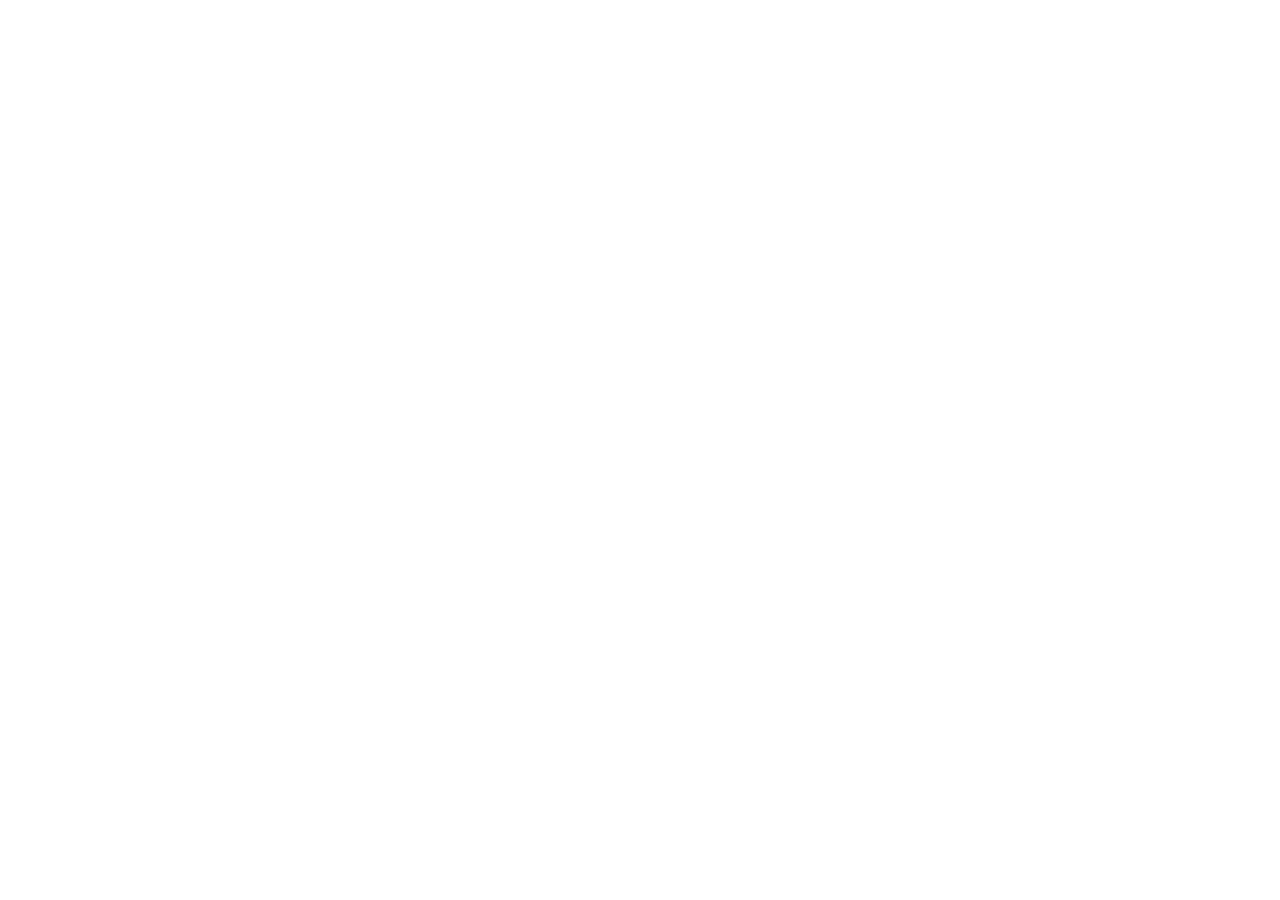
==== admin/index.html @ fa18d68a "Initial version of KAM website" ====
<!doctype html>
<html lang="sv">
  <head>
    <meta charset="utf-8">
    <meta name="viewport" content="width=device-width, initial-scale=1">
    <meta name="robots" content="noindex">
    <title>Admin | Kristina Alexandersson Malmberg</title>
  </head>
  <body>
    <script src="https://unpkg.com/decap-cms@^3.0.0/dist/decap-cms.js"></script>
  </body>
</html>
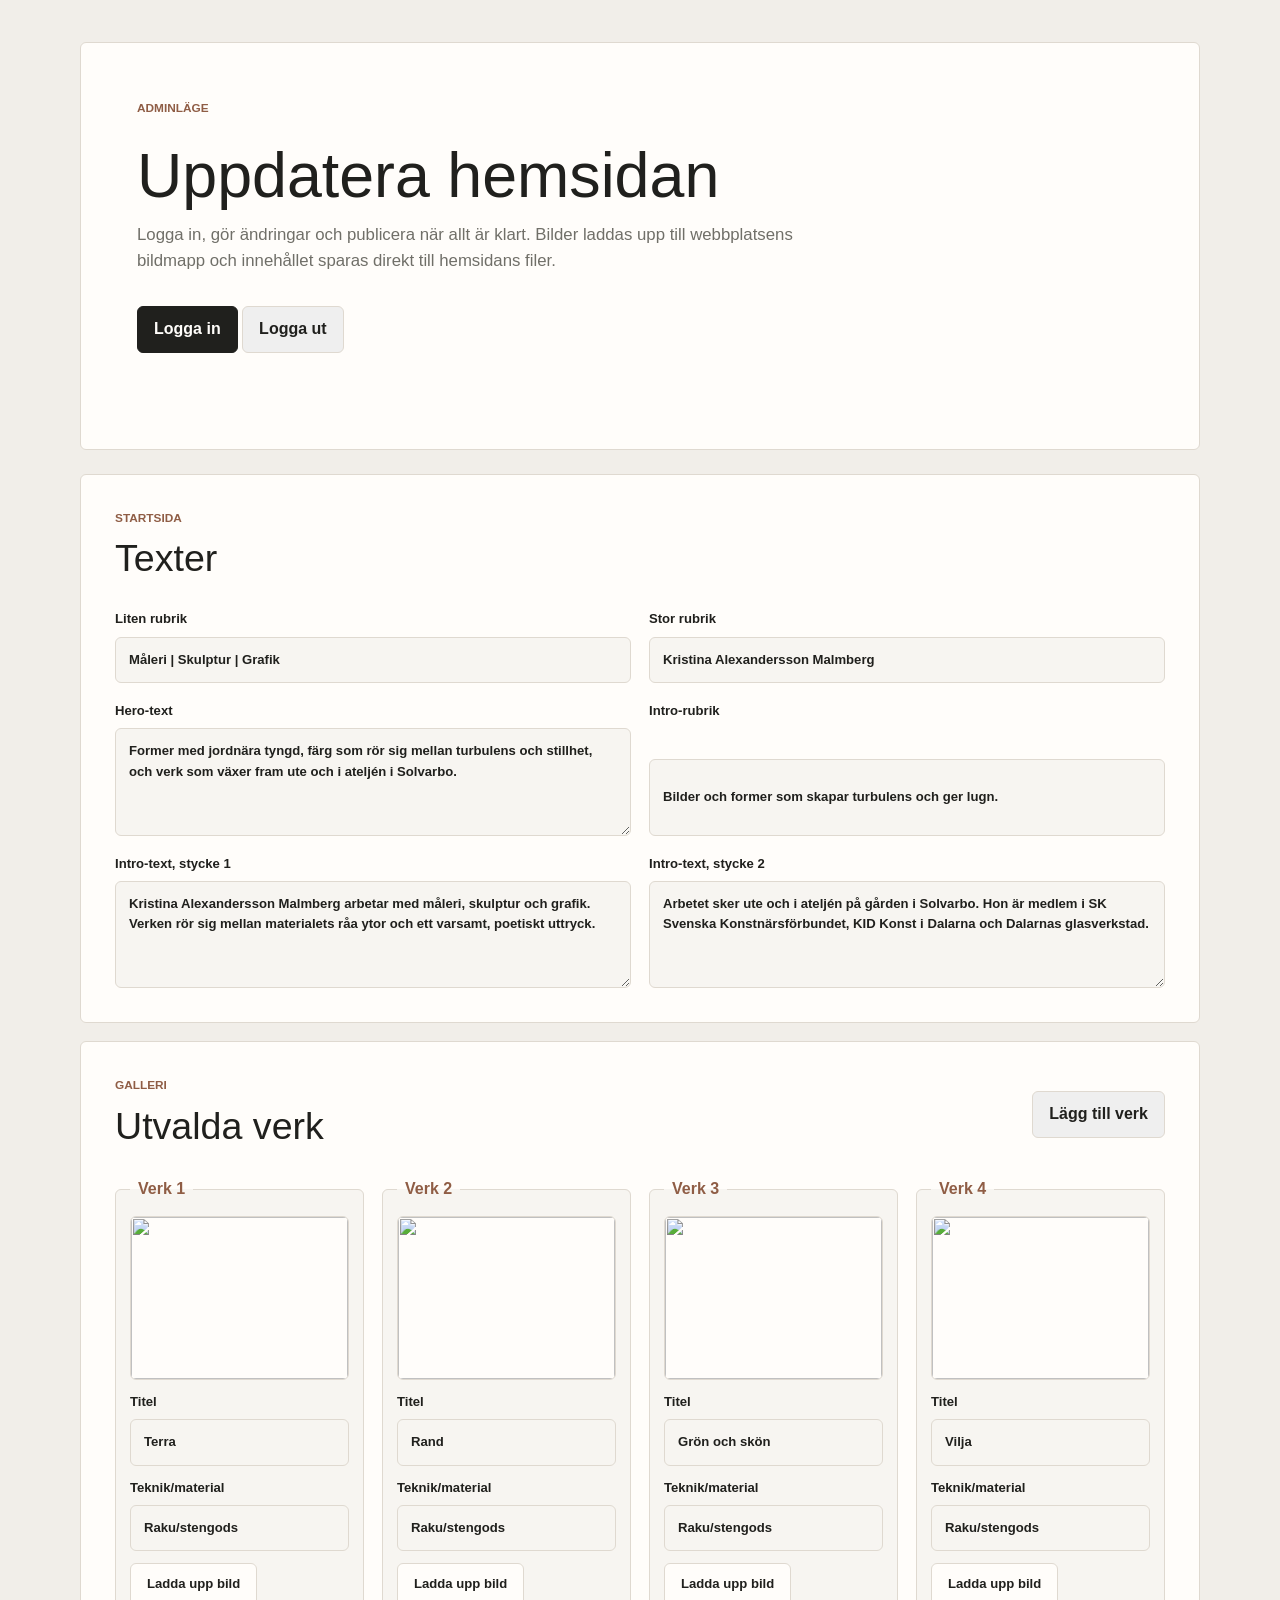
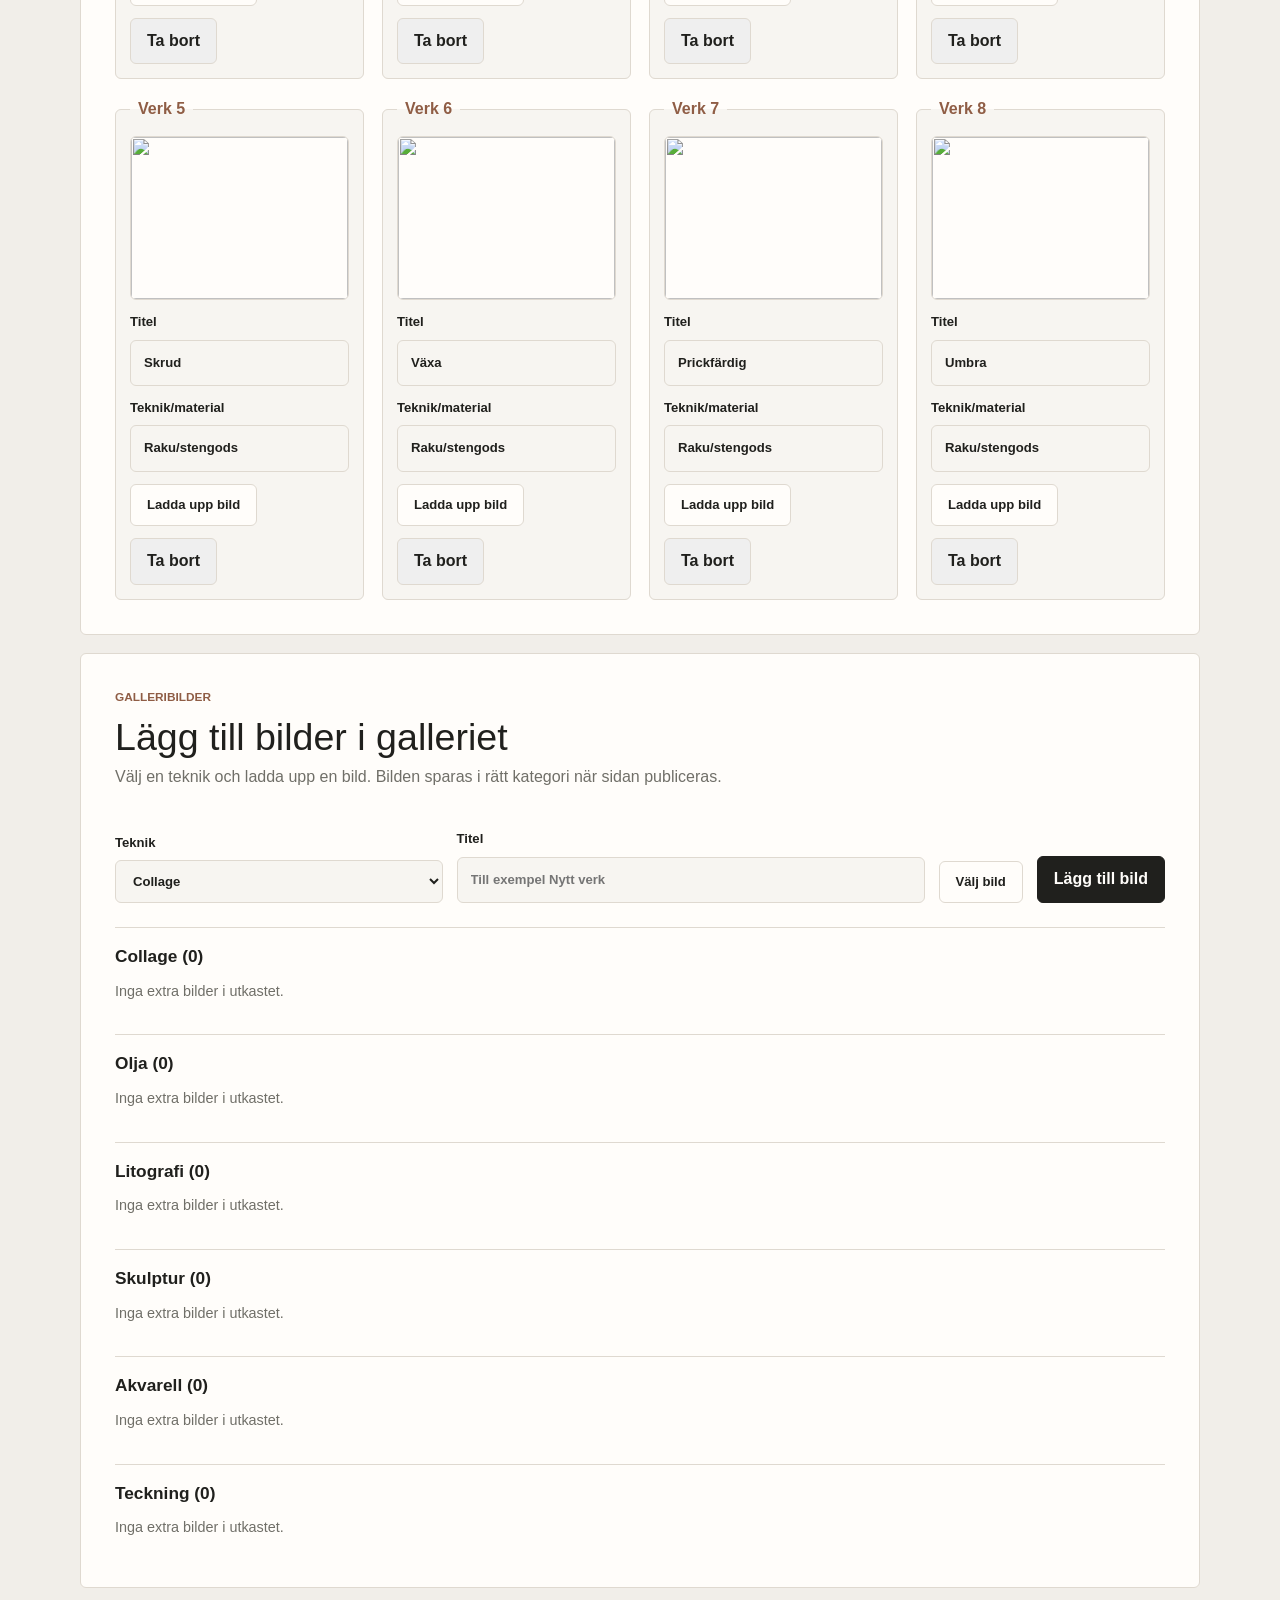
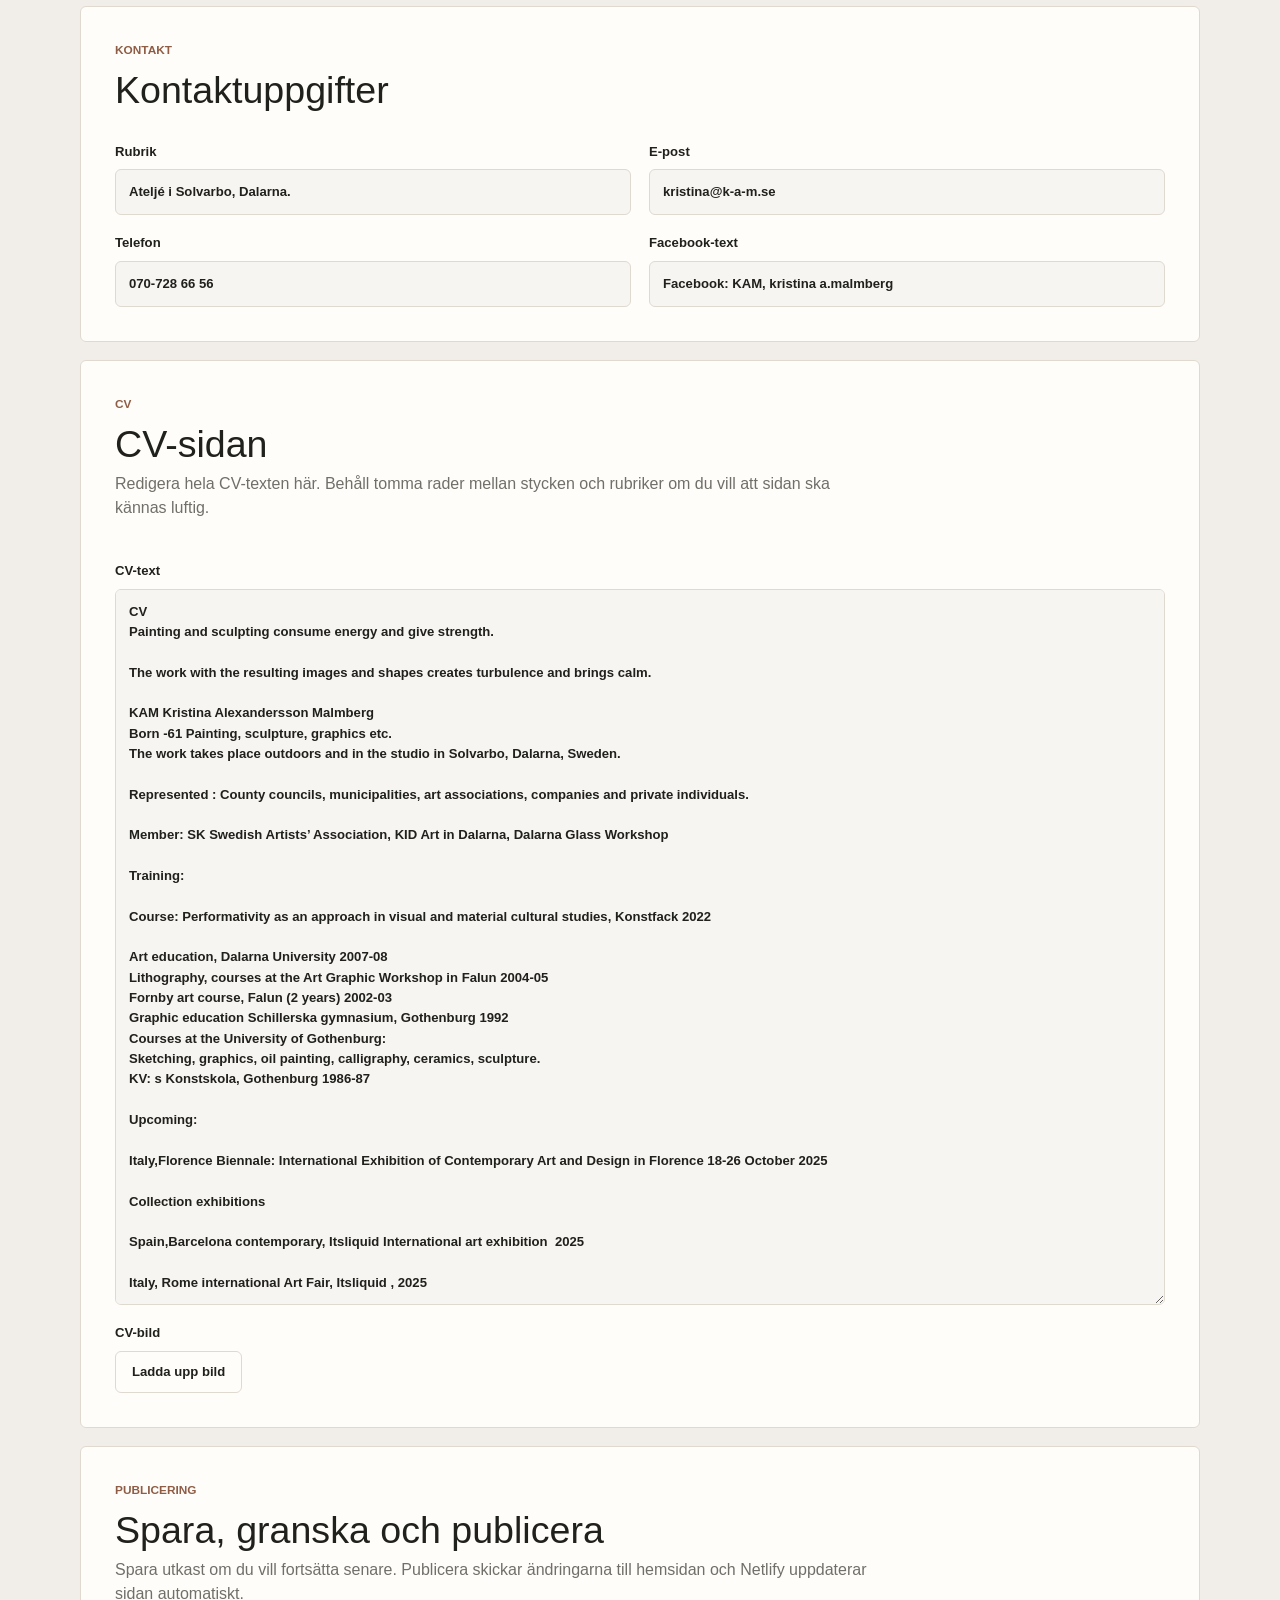
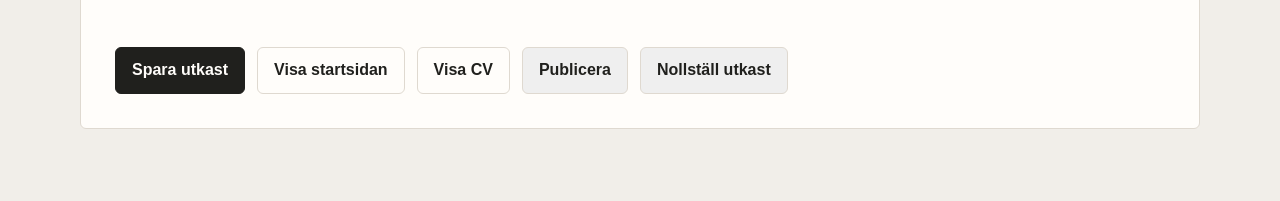
==== commit 3352decc: "Replace CMS with custom admin editor" ====
--- a/admin/index.html
+++ b/admin/index.html
@@ -5,9 +5,202 @@
     <meta name="viewport" content="width=device-width, initial-scale=1">
     <meta name="robots" content="noindex">
     <title>Admin | Kristina Alexandersson Malmberg</title>
+    <meta
+      name="description"
+      content="Adminläge för att uppdatera Kristina Alexandersson Malmbergs hemsida."
+    >
+    <link rel="stylesheet" href="/styles.css">
+    <script src="https://identity.netlify.com/v1/netlify-identity-widget.js"></script>
   </head>
-  <body>
-    <script src="https://unpkg.com/decap-cms@^3.0.0/dist/decap-cms.js"></script>
+  <body class="admin-page admin-live-page">
+    <main class="admin-shell">
+      <section class="admin-hero" aria-labelledby="admin-title">
+        <p class="section-kicker">Adminläge</p>
+        <h1 id="admin-title">Uppdatera hemsidan</h1>
+        <p>
+          Logga in, gör ändringar och publicera när allt är klart. Bilder laddas
+          upp till webbplatsens bildmapp och innehållet sparas direkt till
+          hemsidans filer.
+        </p>
+        <div class="admin-login-actions">
+          <button class="button button-primary" type="button" data-login-button>
+            Logga in
+          </button>
+          <button class="button button-secondary" type="button" data-logout-button hidden>
+            Logga ut
+          </button>
+        </div>
+        <p class="admin-status" data-admin-status role="status"></p>
+      </section>
+
+      <form class="admin-form" data-admin-form hidden>
+        <section class="admin-panel" aria-labelledby="home-copy-title">
+          <div class="admin-panel-heading">
+            <div>
+              <p class="section-kicker">Startsida</p>
+              <h2 id="home-copy-title">Texter</h2>
+            </div>
+          </div>
+
+          <div class="admin-fields">
+            <label>
+              Liten rubrik
+              <input name="hero.kicker" type="text">
+            </label>
+            <label>
+              Stor rubrik
+              <input name="hero.title" type="text">
+            </label>
+            <label>
+              Hero-text
+              <textarea name="hero.text" rows="4"></textarea>
+            </label>
+            <label>
+              Intro-rubrik
+              <input name="intro.title" type="text">
+            </label>
+            <label>
+              Intro-text, stycke 1
+              <textarea name="intro.paragraphs.0" rows="4"></textarea>
+            </label>
+            <label>
+              Intro-text, stycke 2
+              <textarea name="intro.paragraphs.1" rows="4"></textarea>
+            </label>
+          </div>
+        </section>
+
+        <section class="admin-panel" aria-labelledby="featured-title">
+          <div class="admin-panel-heading">
+            <div>
+              <p class="section-kicker">Galleri</p>
+              <h2 id="featured-title">Utvalda verk</h2>
+            </div>
+            <button class="button button-secondary add-work" type="button">Lägg till verk</button>
+          </div>
+          <div class="admin-work-list" data-work-list></div>
+        </section>
+
+        <section class="admin-panel" aria-labelledby="gallery-upload-title">
+          <div class="admin-panel-heading">
+            <div>
+              <p class="section-kicker">Galleribilder</p>
+              <h2 id="gallery-upload-title">Lägg till bilder i galleriet</h2>
+              <p>
+                Välj en teknik och ladda upp en bild. Bilden sparas i rätt
+                kategori när sidan publiceras.
+              </p>
+            </div>
+          </div>
+
+          <div class="admin-gallery-upload">
+            <label>
+              Teknik
+              <select data-gallery-category>
+                <option value="collage">Collage</option>
+                <option value="olja">Olja</option>
+                <option value="litografi">Litografi</option>
+                <option value="skulptur">Skulptur</option>
+                <option value="akvarell">Akvarell</option>
+                <option value="teckning">Teckning</option>
+              </select>
+            </label>
+            <label>
+              Titel
+              <input data-gallery-title type="text" placeholder="Till exempel Nytt verk">
+            </label>
+            <label class="file-button">
+              Välj bild
+              <input data-gallery-file type="file" accept="image/*">
+            </label>
+            <button class="button button-primary add-gallery-image" type="button">
+              Lägg till bild
+            </button>
+          </div>
+
+          <div class="admin-gallery-list" data-gallery-list></div>
+        </section>
+
+        <section class="admin-panel" aria-labelledby="contact-admin-title">
+          <div>
+            <p class="section-kicker">Kontakt</p>
+            <h2 id="contact-admin-title">Kontaktuppgifter</h2>
+          </div>
+          <div class="admin-fields">
+            <label>
+              Rubrik
+              <input name="contact.title" type="text">
+            </label>
+            <label>
+              E-post
+              <input name="contact.email" type="email">
+            </label>
+            <label>
+              Telefon
+              <input name="contact.phone" type="text">
+            </label>
+            <label>
+              Facebook-text
+              <input name="contact.facebook" type="text">
+            </label>
+          </div>
+        </section>
+
+        <section class="admin-panel" aria-labelledby="cv-admin-title">
+          <div class="admin-panel-heading">
+            <div>
+              <p class="section-kicker">CV</p>
+              <h2 id="cv-admin-title">CV-sidan</h2>
+              <p>
+                Redigera hela CV-texten här. Behåll tomma rader mellan stycken
+                och rubriker om du vill att sidan ska kännas luftig.
+              </p>
+            </div>
+          </div>
+
+          <div class="admin-fields admin-fields-single">
+            <label>
+              CV-text
+              <textarea data-cv-text rows="34"></textarea>
+            </label>
+            <label>
+              CV-bild
+              <span class="file-button">
+                Ladda upp bild
+                <input data-cv-image-file type="file" accept="image/*">
+              </span>
+            </label>
+          </div>
+        </section>
+
+        <section class="admin-panel admin-export" aria-labelledby="export-title">
+          <div>
+            <p class="section-kicker">Publicering</p>
+            <h2 id="export-title">Spara, granska och publicera</h2>
+            <p>
+              Spara utkast om du vill fortsätta senare. Publicera skickar
+              ändringarna till hemsidan och Netlify uppdaterar sidan automatiskt.
+            </p>
+          </div>
+          <div class="admin-bottom-actions">
+            <button class="button button-primary" type="submit">Spara utkast</button>
+            <a class="button button-secondary" href="/index.html" target="_blank" rel="noreferrer">
+              Visa startsidan
+            </a>
+            <a class="button button-secondary" href="/cv.html" target="_blank" rel="noreferrer">
+              Visa CV
+            </a>
+            <button class="button button-secondary export-content" type="button">
+              Publicera
+            </button>
+            <button class="button button-secondary admin-reset" type="button">Nollställ utkast</button>
+          </div>
+          <textarea data-export-output rows="10" readonly></textarea>
+        </section>
+      </form>
+    </main>
+
+    <script src="/site-content.js"></script>
+    <script src="/admin.js"></script>
   </body>
 </html>
-
--- a/styles.css
+++ b/styles.css
@@ -0,0 +1,1949 @@
+:root {
+  --paper: #f7f5f1;
+  --ink: #20201d;
+  --muted: #706f68;
+  --line: #dfd9d0;
+  --clay: #8f5d45;
+  --moss: #566459;
+  --white: #fffdfa;
+  --shadow: 0 14px 36px rgba(32, 32, 29, 0.08);
+}
+
+* {
+  box-sizing: border-box;
+}
+
+html {
+  scroll-behavior: smooth;
+}
+
+body {
+  margin: 0;
+  background: var(--paper);
+  color: var(--ink);
+  font-family: "Avenir Next", Avenir, "Helvetica Neue", Helvetica, Arial, sans-serif;
+  font-size: 16px;
+  line-height: 1.55;
+  letter-spacing: 0;
+}
+
+img {
+  display: block;
+  max-width: 100%;
+}
+
+a {
+  color: inherit;
+  text-decoration: none;
+}
+
+button {
+  font: inherit;
+}
+
+.site-header {
+  position: fixed;
+  z-index: 20;
+  top: 0;
+  left: 0;
+  right: 0;
+  display: flex;
+  align-items: center;
+  justify-content: space-between;
+  gap: 24px;
+  padding: 14px 32px;
+  background: rgba(247, 245, 241, 0.92);
+  border-bottom: 1px solid rgba(32, 32, 29, 0.08);
+  backdrop-filter: blur(18px);
+}
+
+.brand {
+  display: flex;
+  align-items: center;
+  gap: 14px;
+  font-size: 0.9rem;
+  font-weight: 700;
+  color: var(--ink);
+}
+
+.logo-mark {
+  display: block;
+  width: 112px;
+  height: 34px;
+  overflow: hidden;
+}
+
+.logo-mark img {
+  width: 126px;
+  height: auto;
+  max-width: none;
+}
+
+.site-nav {
+  display: flex;
+  align-items: center;
+  gap: 6px;
+}
+
+.site-nav a {
+  padding: 10px 14px;
+  color: var(--muted);
+  font-size: 0.88rem;
+  font-weight: 600;
+}
+
+.site-nav a:hover,
+.site-nav a:focus-visible {
+  color: var(--ink);
+}
+
+.site-subnav {
+  display: flex;
+  align-items: center;
+  gap: 4px;
+}
+
+.site-subnav a {
+  font-size: 0.78rem;
+}
+
+.menu-button {
+  display: none;
+  width: 44px;
+  height: 44px;
+  border: 1px solid var(--line);
+  border-radius: 6px;
+  background: var(--white);
+  place-items: center;
+  padding: 11px;
+}
+
+.menu-button span {
+  display: block;
+  width: 20px;
+  height: 2px;
+  margin: 3px auto;
+  background: var(--ink);
+}
+
+.hero {
+  position: relative;
+  min-height: 70vh;
+  display: grid;
+  align-items: end;
+  padding: 118px 32px 58px;
+  overflow: hidden;
+  isolation: isolate;
+}
+
+.hero::before {
+  content: "";
+  position: absolute;
+  inset: 0;
+  z-index: -1;
+  background: rgba(15, 14, 12, 0.48);
+}
+
+.hero-image {
+  position: absolute;
+  inset: 0;
+  z-index: -2;
+  width: 100%;
+  height: 100%;
+  object-fit: cover;
+  object-position: 50% 38%;
+}
+
+.hero-copy {
+  width: min(720px, 100%);
+  color: var(--white);
+}
+
+.hero-gallery {
+  display: none;
+}
+
+.eyebrow,
+.section-kicker,
+.date {
+  margin: 0 0 12px;
+  color: var(--clay);
+  font-size: 0.74rem;
+  font-weight: 700;
+  text-transform: uppercase;
+}
+
+.hero .eyebrow {
+  color: #f6bd77;
+}
+
+h1,
+h2,
+h3,
+p {
+  margin-top: 0;
+}
+
+h1 {
+  margin-bottom: 22px;
+  max-width: 760px;
+  font-family: inherit;
+  font-size: 4rem;
+  line-height: 1.02;
+  font-weight: 500;
+  letter-spacing: 0;
+}
+
+h2 {
+  margin-bottom: 22px;
+  font-family: inherit;
+  font-size: 2.4rem;
+  line-height: 1.12;
+  font-weight: 500;
+  letter-spacing: 0;
+}
+
+h3 {
+  margin-bottom: 6px;
+  font-size: 1.08rem;
+  line-height: 1.25;
+}
+
+.hero-copy p:not(.eyebrow) {
+  max-width: 600px;
+  color: rgba(255, 250, 242, 0.9);
+  font-size: 1.05rem;
+}
+
+.hero-actions {
+  display: flex;
+  flex-wrap: wrap;
+  gap: 12px;
+  margin-top: 26px;
+}
+
+.button {
+  display: inline-flex;
+  align-items: center;
+  justify-content: center;
+  min-height: 42px;
+  padding: 10px 16px;
+  border-radius: 6px;
+  font-weight: 700;
+}
+
+.button-primary {
+  background: var(--white);
+  color: var(--ink);
+}
+
+.button-secondary {
+  border: 1px solid rgba(255, 250, 242, 0.56);
+  color: var(--white);
+}
+
+.section,
+.section-band {
+  padding: 72px 32px;
+}
+
+.section-muted {
+  background: #edece7;
+}
+
+.section-inner {
+  width: min(1180px, 100%);
+  margin: 0 auto;
+}
+
+.intro-grid,
+.cv-grid,
+.contact-grid {
+  display: grid;
+  grid-template-columns: minmax(0, 0.9fr) minmax(0, 1.1fr);
+  gap: 46px;
+}
+
+.intro-text {
+  display: grid;
+  gap: 16px;
+  color: var(--muted);
+  font-size: 1rem;
+}
+
+.intro-text p {
+  margin-bottom: 0;
+}
+
+.section-heading {
+  display: flex;
+  align-items: end;
+  justify-content: space-between;
+  gap: 32px;
+  margin-bottom: 30px;
+}
+
+.gallery-grid {
+  display: grid;
+  grid-template-columns: repeat(3, minmax(0, 1fr));
+  gap: 18px;
+}
+
+.technique-block {
+  margin-top: 64px;
+}
+
+.technique-heading {
+  margin-bottom: 22px;
+}
+
+.technique-list {
+  border-top: 1px solid var(--line);
+}
+
+.category-grid {
+  display: grid;
+  grid-template-columns: repeat(3, minmax(0, 1fr));
+  gap: 20px;
+}
+
+.category-card {
+  display: grid;
+  gap: 10px;
+}
+
+.category-card img {
+  width: 100%;
+  aspect-ratio: 4 / 5;
+  object-fit: cover;
+  background: #ddd4c8;
+}
+
+.category-card span {
+  color: var(--ink);
+  font-size: 1.35rem;
+  font-weight: 650;
+}
+
+.instagram-section {
+  padding-top: 72px;
+}
+
+.instagram-post-grid {
+  display: grid;
+  grid-template-columns: repeat(4, minmax(0, 1fr));
+  gap: 28px;
+}
+
+.instagram-post {
+  display: grid;
+  gap: 12px;
+  align-content: start;
+}
+
+.instagram-post-featured {
+  grid-column: 1 / -1;
+  grid-template-columns: minmax(0, 1.1fr) minmax(280px, 0.9fr);
+  align-items: end;
+  column-gap: clamp(28px, 5vw, 72px);
+  padding-bottom: 34px;
+  border-bottom: 1px solid var(--line);
+}
+
+.instagram-post-image {
+  display: block;
+  aspect-ratio: 4 / 5;
+  overflow: hidden;
+  background: var(--white);
+}
+
+.instagram-post-featured .instagram-post-image {
+  grid-row: 1 / span 3;
+  aspect-ratio: 16 / 10;
+}
+
+.instagram-post-image img {
+  width: 100%;
+  height: 100%;
+  object-fit: cover;
+  transition: transform 180ms ease;
+}
+
+.instagram-post-image:hover img,
+.instagram-post-image:focus-visible img {
+  transform: scale(1.025);
+}
+
+.instagram-post h3 {
+  margin: 0;
+  font-size: 1.35rem;
+  line-height: 1.14;
+}
+
+.instagram-post-featured h3 {
+  font-size: clamp(2rem, 4vw, 3.35rem);
+  line-height: 1.06;
+}
+
+.instagram-post p:not(.date) {
+  margin: 0;
+  color: var(--muted);
+}
+
+.instagram-post-featured p:not(.date) {
+  max-width: 520px;
+  font-size: 1.08rem;
+}
+
+.instagram-account-link {
+  grid-column: 1 / -1;
+  justify-self: start;
+  margin-top: 10px;
+  padding: 14px 18px;
+  border: 1px solid var(--line);
+  border-radius: 6px;
+  background: var(--white);
+  color: var(--ink);
+  font-weight: 650;
+}
+
+.instagram-account-link:hover,
+.instagram-account-link:focus-visible {
+  color: var(--clay);
+}
+
+.category-page .section-heading {
+  margin-bottom: 46px;
+}
+
+.category-page-gallery {
+  grid-template-columns: repeat(3, minmax(0, 1fr));
+  padding: 0;
+  background: transparent;
+}
+
+.category-page-gallery .art-image {
+  aspect-ratio: 4 / 5;
+  border: 0;
+}
+
+.technique-panel {
+  border-bottom: 1px solid var(--line);
+  background: transparent;
+}
+
+.technique-panel summary {
+  display: grid;
+  grid-template-columns: 1fr auto 42px;
+  align-items: center;
+  gap: 16px;
+  min-height: 108px;
+  padding: 24px 28px;
+  cursor: pointer;
+  list-style: none;
+}
+
+.technique-panel summary::-webkit-details-marker {
+  display: none;
+}
+
+.technique-panel summary span {
+  justify-self: center;
+  color: var(--ink);
+  font-size: 1.75rem;
+  font-weight: 650;
+}
+
+.technique-panel summary small {
+  color: var(--muted);
+  font-size: 0.82rem;
+  font-weight: 650;
+}
+
+.technique-panel summary::after {
+  content: "+";
+  width: 34px;
+  height: 34px;
+  display: inline-grid;
+  place-items: center;
+  justify-self: end;
+  border: 1px solid var(--line);
+  border-radius: 6px;
+  color: var(--ink);
+  background: var(--white);
+  font-size: 1.3rem;
+  line-height: 1;
+}
+
+.technique-panel[open] summary {
+  background: var(--white);
+}
+
+.technique-panel[open] summary::after {
+  content: "-";
+}
+
+.technique-gallery {
+  display: grid;
+  grid-template-columns: repeat(4, minmax(0, 1fr));
+  gap: 10px;
+  padding: 0 16px 22px;
+  background: var(--white);
+}
+
+.technique-gallery .art-image {
+  aspect-ratio: 1;
+  margin: 0;
+  border: 1px solid var(--line);
+}
+
+.art-card,
+.event-card {
+  border: 1px solid var(--line);
+  border-radius: 6px;
+  background: var(--white);
+  box-shadow: var(--shadow);
+  overflow: hidden;
+}
+
+.art-card {
+  padding: 10px 10px 16px;
+}
+
+.art-card h3,
+.art-card p {
+  padding: 0 6px;
+}
+
+.art-card p,
+.event-card p,
+.current-feature p {
+  color: var(--muted);
+}
+
+.art-image {
+  width: 100%;
+  aspect-ratio: 4 / 5;
+  margin-bottom: 16px;
+  padding: 0;
+  border: 0;
+  border-radius: 4px;
+  background: #ddd4c8;
+  overflow: hidden;
+  cursor: zoom-in;
+}
+
+.art-image img {
+  width: 100%;
+  height: 100%;
+  object-fit: cover;
+  transition: transform 320ms ease;
+}
+
+.art-image:hover img,
+.art-image:focus-visible img {
+  transform: scale(1.035);
+}
+
+.current-grid {
+  display: grid;
+  grid-template-columns: 1.4fr 0.8fr 0.8fr;
+  gap: 18px;
+}
+
+.current-feature {
+  display: grid;
+  grid-template-columns: 0.85fr 1fr;
+  gap: 20px;
+  min-height: 380px;
+  padding: 12px;
+  border-radius: 6px;
+  background: var(--ink);
+  color: var(--white);
+}
+
+.current-feature img,
+.event-card img {
+  width: 100%;
+  height: 100%;
+  object-fit: cover;
+  border-radius: 4px;
+}
+
+.current-feature div {
+  display: flex;
+  flex-direction: column;
+  justify-content: end;
+  padding: 16px;
+}
+
+.current-feature h3 {
+  font-family: inherit;
+  font-size: 1.65rem;
+  font-weight: 500;
+}
+
+.current-feature p {
+  color: rgba(255, 250, 242, 0.75);
+}
+
+.event-card {
+  display: flex;
+  min-height: 380px;
+  flex-direction: column;
+  padding: 10px;
+}
+
+.event-card img {
+  height: 230px;
+  margin-bottom: 16px;
+}
+
+.event-card h3,
+.event-card p {
+  padding: 0 6px;
+}
+
+.event-card .date {
+  color: var(--moss);
+}
+
+.more-panel {
+  margin-top: 28px;
+  border: 1px solid rgba(25, 24, 21, 0.14);
+  border-radius: 6px;
+  background: rgba(255, 250, 242, 0.7);
+  overflow: hidden;
+}
+
+.more-panel summary {
+  cursor: pointer;
+  padding: 18px 22px;
+  color: var(--ink);
+  font-weight: 700;
+  list-style: none;
+}
+
+.more-panel summary::-webkit-details-marker {
+  display: none;
+}
+
+.more-panel summary::after {
+  content: "+";
+  float: right;
+  font-size: 1.3rem;
+  line-height: 1;
+}
+
+.more-panel[open] summary {
+  border-bottom: 1px solid rgba(25, 24, 21, 0.12);
+}
+
+.more-panel[open] summary::after {
+  content: "-";
+}
+
+.timeline {
+  display: grid;
+  padding: 4px 22px 18px;
+}
+
+.timeline div {
+  display: grid;
+  grid-template-columns: 150px 1fr;
+  gap: 18px;
+  padding: 18px 0;
+  border-bottom: 1px solid rgba(25, 24, 21, 0.1);
+}
+
+.timeline div:last-child {
+  border-bottom: 0;
+}
+
+.timeline span {
+  color: var(--clay);
+  font-size: 0.78rem;
+  font-weight: 800;
+  text-transform: uppercase;
+}
+
+.timeline p {
+  margin: 0;
+  color: var(--muted);
+}
+
+.archive-feed {
+  display: grid;
+  gap: 56px;
+}
+
+.archive-section {
+  background: var(--paper);
+}
+
+.archive-post-grid {
+  display: grid;
+  grid-template-columns: repeat(3, minmax(0, 1fr));
+  gap: 46px 30px;
+  padding-top: 18px;
+}
+
+.archive-card {
+  min-width: 0;
+}
+
+.archive-card-button {
+  display: grid;
+  width: 100%;
+  min-width: 0;
+  gap: 12px;
+  padding: 0 0 22px;
+  cursor: pointer;
+  border: 0;
+  border-bottom: 1px solid var(--line);
+  background: transparent;
+  color: inherit;
+  text-align: left;
+}
+
+.archive-card-button:hover .archive-card-title,
+.archive-card-button:focus-visible .archive-card-title {
+  color: var(--clay);
+}
+
+.archive-card-button:focus-visible {
+  outline: 2px solid var(--clay);
+  outline-offset: 6px;
+}
+
+.archive-card-thumbnail {
+  display: grid;
+  aspect-ratio: 4 / 3;
+  place-items: center;
+  overflow: hidden;
+  background: var(--white);
+  color: var(--clay);
+  font-weight: 800;
+}
+
+.archive-card-thumbnail img {
+  width: 100%;
+  height: 100%;
+  object-fit: cover;
+}
+
+.archive-card-title {
+  color: var(--ink);
+  font-size: clamp(1.08rem, 1.45vw, 1.45rem);
+  line-height: 1.18;
+  overflow-wrap: anywhere;
+}
+
+.archive-card-excerpt {
+  color: var(--muted);
+  font-size: 0.95rem;
+  line-height: 1.48;
+  overflow: hidden;
+  overflow-wrap: anywhere;
+  display: -webkit-box;
+  -webkit-box-orient: vertical;
+  -webkit-line-clamp: 3;
+}
+
+.archive-card-no-image .archive-card-button {
+  min-height: 260px;
+  align-content: end;
+  padding: 24px;
+  border: 1px solid var(--line);
+  background: var(--white);
+}
+
+.archive-card-no-image .archive-card-thumbnail {
+  display: none;
+}
+
+.archive-card-text {
+  margin-bottom: 18px;
+  overflow-wrap: anywhere;
+}
+
+.archive-card-text p {
+  color: var(--muted);
+}
+
+.archive-card-text a {
+  color: var(--ink);
+  overflow-wrap: anywhere;
+}
+
+.archive-link-grid {
+  display: grid;
+  grid-template-columns: repeat(2, minmax(0, 1fr));
+  gap: 12px;
+  margin: 0 0 28px;
+}
+
+.archive-link-card {
+  display: grid;
+  gap: 6px;
+  padding: 16px;
+  border: 1px solid var(--line);
+  border-radius: 6px;
+  background: var(--paper);
+  color: var(--ink);
+  text-decoration: none;
+}
+
+.archive-link-card:hover,
+.archive-link-card:focus-visible {
+  border-color: var(--clay);
+}
+
+.archive-link-card strong {
+  overflow-wrap: anywhere;
+  line-height: 1.2;
+}
+
+.archive-link-card span {
+  color: var(--muted);
+  font-size: 0.82rem;
+  font-weight: 700;
+  text-transform: uppercase;
+}
+
+.archive-post {
+  padding-top: 34px;
+  border-top: 1px solid var(--line);
+}
+
+.archive-post:first-child {
+  padding-top: 0;
+  border-top: 0;
+}
+
+.archive-post h3 {
+  max-width: 860px;
+  margin-bottom: 22px;
+  font-size: clamp(1.55rem, 2.4vw, 2.7rem);
+  line-height: 1.08;
+  font-weight: 550;
+}
+
+.archive-post .date {
+  text-transform: none;
+}
+
+.archive-post p:not(.date) {
+  max-width: 820px;
+  color: var(--muted);
+}
+
+.archive-gallery {
+  display: grid;
+  grid-template-columns: repeat(3, minmax(0, 1fr));
+  gap: 14px;
+}
+
+.archive-gallery .art-image {
+  aspect-ratio: 4 / 3;
+  margin: 0;
+  background: var(--white);
+  cursor: zoom-in;
+}
+
+.archive-gallery .art-image img {
+  width: 100%;
+  height: 100%;
+  object-fit: contain;
+}
+
+.archive-modal {
+  width: min(1040px, calc(100% - 32px));
+  max-height: min(860px, calc(100vh - 32px));
+  padding: 0;
+  border: 0;
+  border-radius: 6px;
+  background: var(--white);
+  color: var(--ink);
+  box-shadow: var(--shadow);
+}
+
+.archive-modal::backdrop {
+  background: rgba(0, 0, 0, 0.68);
+}
+
+.archive-modal-body {
+  max-height: min(860px, calc(100vh - 32px));
+  overflow: auto;
+  padding: clamp(24px, 4vw, 52px);
+}
+
+.archive-modal-close {
+  position: sticky;
+  z-index: 2;
+  display: grid;
+  place-items: center;
+  top: 16px;
+  width: 42px;
+  height: 42px;
+  margin: 0 0 -42px auto;
+  border: 1px solid var(--line);
+  border-radius: 6px;
+  background: var(--white);
+  color: var(--ink);
+  font-size: 2rem;
+  line-height: 1;
+}
+
+.archive-modal-header {
+  max-width: 820px;
+  margin-bottom: 28px;
+}
+
+.archive-modal-title {
+  margin-bottom: 0;
+  font-size: clamp(1.8rem, 4vw, 3.4rem);
+}
+
+.cv-section {
+  background: #24231f;
+  color: var(--white);
+}
+
+.cv-section .section-kicker,
+.cv-section .date {
+  color: #cda26f;
+}
+
+blockquote {
+  margin: 28px 0 0;
+  padding-left: 20px;
+  border-left: 4px solid var(--clay);
+  color: rgba(255, 250, 242, 0.8);
+  font-family: inherit;
+  font-size: 1.2rem;
+  line-height: 1.35;
+}
+
+.cv-list {
+  display: grid;
+  gap: 14px;
+}
+
+.cv-list div {
+  padding: 20px;
+  border: 1px solid rgba(255, 250, 242, 0.18);
+  border-radius: 6px;
+  background: rgba(255, 250, 242, 0.05);
+}
+
+.cv-list p {
+  margin-bottom: 0;
+  color: rgba(255, 250, 242, 0.72);
+}
+
+.more-panel-dark {
+  grid-column: 1 / -1;
+  background: rgba(255, 250, 242, 0.05);
+  border-color: rgba(255, 250, 242, 0.18);
+}
+
+.more-panel-dark summary {
+  color: var(--white);
+}
+
+.more-panel-dark[open] summary,
+.more-panel-dark .timeline div {
+  border-color: rgba(255, 250, 242, 0.16);
+}
+
+.more-panel-dark .timeline span {
+  color: #cda26f;
+}
+
+.more-panel-dark .timeline p {
+  color: rgba(255, 250, 242, 0.72);
+}
+
+.journal-section {
+  background: #f1eee9;
+}
+
+.journal-heading {
+  align-items: start;
+}
+
+.journal-feed {
+  display: grid;
+  grid-template-columns: 1.1fr 0.9fr;
+  gap: 18px;
+}
+
+.journal-post {
+  display: grid;
+  grid-template-columns: 180px 1fr;
+  gap: 18px;
+  padding: 16px 0;
+  border-top: 1px solid var(--line);
+}
+
+.journal-post-large {
+  grid-row: span 2;
+  grid-template-columns: 1fr;
+  padding-top: 0;
+  border-top: 0;
+}
+
+.journal-post img {
+  width: 100%;
+  aspect-ratio: 4 / 3;
+  object-fit: cover;
+}
+
+.journal-post-large img {
+  aspect-ratio: 4 / 5;
+}
+
+.journal-post h3 {
+  margin-bottom: 10px;
+  font-size: 1.25rem;
+}
+
+.journal-post p:last-child {
+  margin-bottom: 0;
+  color: var(--muted);
+}
+
+.contact {
+  padding: 64px 32px;
+  background: var(--moss);
+  color: var(--white);
+}
+
+.contact .section-kicker {
+  color: #f2c99c;
+}
+
+address {
+  display: grid;
+  align-content: center;
+  gap: 12px;
+  font-style: normal;
+  font-size: 1.08rem;
+}
+
+address a,
+address span {
+  padding: 16px 0;
+  border-bottom: 1px solid rgba(255, 250, 242, 0.25);
+}
+
+.cv-page {
+  background: var(--white);
+}
+
+.cv-landing {
+  min-height: 100vh;
+}
+
+.cv-document {
+  max-width: 980px;
+}
+
+.cv-document h1 {
+  max-width: 820px;
+  color: var(--ink);
+  font-size: clamp(3rem, 7vw, 5.5rem);
+}
+
+.cv-portrait {
+  margin: 0 0 42px;
+}
+
+.cv-portrait img {
+  display: block;
+  width: 100%;
+  height: auto;
+  border-radius: 6px;
+  border: 1px solid var(--line);
+  background: var(--paper);
+}
+
+.cv-document section {
+  padding: 32px 0;
+  border-top: 1px solid var(--line);
+}
+
+.cv-quote {
+  max-width: 680px;
+  margin: 28px 0 0;
+  padding-left: 22px;
+  border-left: 4px solid var(--clay);
+  color: var(--ink);
+  font-size: 1.25rem;
+  line-height: 1.45;
+}
+
+.cv-document h2 {
+  margin-bottom: 14px;
+  font-size: clamp(1.5rem, 2.4vw, 2.35rem);
+}
+
+.cv-document p,
+.cv-document li {
+  color: var(--muted);
+}
+
+.cv-document ul {
+  display: grid;
+  gap: 8px;
+  margin: 0;
+  padding-left: 20px;
+}
+
+.cv-full-text {
+  display: grid;
+  gap: 18px;
+  padding-top: 18px;
+  border-top: 1px solid var(--line);
+}
+
+.cv-full-text h2 {
+  margin: 30px 0 0;
+  padding-top: 26px;
+  border-top: 1px solid var(--line);
+  color: var(--ink);
+  font-size: clamp(1.5rem, 2.4vw, 2.35rem);
+}
+
+.cv-full-text p {
+  margin: 0;
+  max-width: 820px;
+  color: var(--muted);
+  font-size: 1.02rem;
+  line-height: 1.72;
+  white-space: pre-line;
+}
+
+.cv-full-text p:nth-of-type(1),
+.cv-full-text p:nth-of-type(2) {
+  max-width: 760px;
+  color: var(--ink);
+  font-size: clamp(1.25rem, 2.1vw, 1.8rem);
+  line-height: 1.35;
+}
+
+.cv-columns {
+  display: grid;
+  grid-template-columns: repeat(2, minmax(0, 1fr));
+  gap: 36px;
+}
+
+.site-footer {
+  display: flex;
+  justify-content: space-between;
+  gap: 20px;
+  padding: 22px 32px;
+  background: #24231f;
+  color: rgba(255, 250, 242, 0.72);
+  font-size: 0.86rem;
+}
+
+.lightbox {
+  width: min(900px, calc(100% - 32px));
+  padding: 14px;
+  border: 0;
+  border-radius: 6px;
+  background: var(--white);
+  color: var(--ink);
+  box-shadow: var(--shadow);
+}
+
+.lightbox::backdrop {
+  background: rgba(0, 0, 0, 0.72);
+}
+
+.lightbox img {
+  width: 100%;
+  max-height: 78vh;
+  object-fit: contain;
+  border-radius: 4px;
+  background: var(--white);
+}
+
+.lightbox p {
+  margin: 12px 0 0;
+  font-weight: 650;
+}
+
+.lightbox-close {
+  position: absolute;
+  top: 8px;
+  right: 8px;
+  width: 42px;
+  height: 42px;
+  border: 1px solid var(--line);
+  border-radius: 6px;
+  background: var(--white);
+  color: var(--ink);
+  font-size: 2rem;
+  line-height: 1;
+}
+
+.lightbox-nav {
+  position: absolute;
+  top: 50%;
+  width: 48px;
+  height: 64px;
+  border: 1px solid var(--line);
+  border-radius: 6px;
+  background: rgba(255, 253, 250, 0.94);
+  color: var(--ink);
+  font-size: 2.8rem;
+  line-height: 1;
+  transform: translateY(-50%);
+}
+
+.lightbox-prev {
+  left: 22px;
+}
+
+.lightbox-next {
+  right: 22px;
+}
+
+.lightbox-nav:hover,
+.lightbox-nav:focus-visible {
+  background: var(--white);
+}
+
+.admin-page {
+  background: #f1eee9;
+}
+
+.admin-shell {
+  display: grid;
+  gap: 24px;
+  width: min(1120px, calc(100% - 32px));
+  margin: 0 auto;
+  padding: 42px 0 72px;
+}
+
+.admin-hero,
+.admin-panel {
+  border: 1px solid var(--line);
+  border-radius: 6px;
+  background: var(--white);
+}
+
+.admin-hero {
+  display: grid;
+  gap: 16px;
+  padding: clamp(28px, 5vw, 56px);
+}
+
+.admin-hero h1 {
+  margin-bottom: 0;
+  color: var(--ink);
+}
+
+.admin-hero p:not(.section-kicker) {
+  max-width: 720px;
+  color: var(--muted);
+  font-size: 1.05rem;
+}
+
+.admin-actions,
+.admin-panel-heading {
+  display: flex;
+  flex-wrap: wrap;
+  align-items: center;
+  justify-content: space-between;
+  gap: 14px;
+}
+
+.admin-panel {
+  display: grid;
+  gap: 24px;
+  padding: clamp(22px, 4vw, 34px);
+}
+
+.admin-panel h2 {
+  margin-bottom: 8px;
+  font-size: clamp(1.55rem, 3vw, 2.35rem);
+}
+
+.admin-panel p:not(.section-kicker) {
+  max-width: 760px;
+  color: var(--muted);
+}
+
+.admin-form,
+.admin-fields,
+.admin-work-list,
+.admin-gallery-list {
+  display: grid;
+  gap: 18px;
+}
+
+.admin-work-list {
+  grid-template-columns: repeat(auto-fit, minmax(220px, 1fr));
+}
+
+.admin-fields {
+  grid-template-columns: repeat(2, minmax(0, 1fr));
+}
+
+.admin-fields-single {
+  grid-template-columns: 1fr;
+}
+
+.admin-fields label,
+.admin-work label,
+.admin-gallery-upload label {
+  display: grid;
+  gap: 7px;
+  color: var(--ink);
+  font-size: 0.82rem;
+  font-weight: 700;
+}
+
+.admin-fields input,
+.admin-fields textarea,
+.admin-work input,
+.admin-gallery-upload input,
+.admin-gallery-upload select,
+.admin-export textarea {
+  width: 100%;
+  border: 1px solid var(--line);
+  border-radius: 6px;
+  background: var(--paper);
+  color: var(--ink);
+  font: inherit;
+  padding: 12px 13px;
+}
+
+.admin-fields textarea,
+.admin-export textarea {
+  resize: vertical;
+}
+
+.admin-status {
+  min-height: 1.4em;
+  margin: 0;
+  color: var(--clay);
+  font-weight: 700;
+}
+
+.admin-work {
+  display: grid;
+  grid-template-columns: 1fr;
+  align-content: start;
+  gap: 12px;
+  margin: 0;
+  padding: 14px;
+  border: 1px solid var(--line);
+  border-radius: 6px;
+  background: var(--paper);
+}
+
+.admin-work legend {
+  padding: 0 8px;
+  color: var(--clay);
+  font-weight: 800;
+}
+
+.admin-work .remove-work {
+  align-self: start;
+  justify-self: start;
+}
+
+.admin-image-preview {
+  display: grid;
+  aspect-ratio: 4 / 3;
+  min-height: 0;
+  place-items: center;
+  overflow: hidden;
+  border: 1px solid var(--line);
+  border-radius: 6px;
+  background: var(--white);
+  color: var(--muted);
+  font-size: 0.82rem;
+  font-weight: 700;
+}
+
+.admin-image-preview img {
+  width: 100%;
+  height: 100%;
+  object-fit: cover;
+}
+
+.file-button {
+  position: relative;
+  align-self: end;
+  justify-self: start;
+  display: inline-flex;
+  min-height: 42px;
+  padding: 10px 16px;
+  border: 1px solid var(--line);
+  border-radius: 6px;
+  background: var(--white);
+  color: var(--ink);
+  cursor: pointer;
+}
+
+.file-button input[type="file"] {
+  position: absolute;
+  inset: 0;
+  opacity: 0;
+  cursor: pointer;
+}
+
+.admin-gallery-upload {
+  display: grid;
+  grid-template-columns: minmax(160px, 0.7fr) minmax(220px, 1fr) auto auto;
+  align-items: end;
+  gap: 14px;
+}
+
+.admin-gallery-group {
+  display: grid;
+  gap: 12px;
+  padding-top: 18px;
+  border-top: 1px solid var(--line);
+}
+
+.admin-gallery-group h3 {
+  margin: 0;
+}
+
+.admin-gallery-items {
+  display: grid;
+  grid-template-columns: repeat(4, minmax(0, 1fr));
+  gap: 14px;
+}
+
+.admin-gallery-item {
+  display: grid;
+  gap: 10px;
+}
+
+.admin-gallery-item img {
+  width: 100%;
+  aspect-ratio: 1;
+  object-fit: cover;
+  border: 1px solid var(--line);
+  background: var(--white);
+}
+
+.admin-gallery-item strong,
+.admin-empty {
+  color: var(--muted);
+  font-size: 0.9rem;
+}
+
+.admin-bottom-actions {
+  display: flex;
+  flex-wrap: wrap;
+  gap: 12px;
+}
+
+.admin-export textarea {
+  display: none;
+  min-height: 260px;
+  font-family: ui-monospace, SFMono-Regular, Menlo, Monaco, Consolas, monospace;
+  font-size: 0.82rem;
+}
+
+.admin-export textarea.is-visible,
+.admin-export textarea:focus {
+  display: block;
+}
+
+@media (max-width: 920px) {
+  .site-header {
+    padding: 14px 20px;
+  }
+
+  .brand > span:not(.logo-mark) {
+    display: none;
+  }
+
+  .menu-button {
+    display: block;
+  }
+
+  .site-nav {
+    position: absolute;
+    top: calc(100% + 1px);
+    left: 20px;
+    right: 20px;
+    display: none;
+    flex-direction: column;
+    align-items: stretch;
+    padding: 10px;
+    border: 1px solid var(--line);
+    border-radius: 6px;
+    background: var(--white);
+    box-shadow: var(--shadow);
+  }
+
+  .site-subnav {
+    display: grid;
+    gap: 2px;
+    padding-left: 14px;
+    border-left: 1px solid var(--line);
+  }
+
+  .site-nav.is-open {
+    display: flex;
+  }
+
+  h1 {
+    font-size: 3rem;
+  }
+
+  h2 {
+    font-size: 2rem;
+  }
+
+  .intro-grid,
+  .cv-grid,
+  .contact-grid,
+  .journal-feed,
+  .journal-post,
+  .current-feature,
+  .admin-fields,
+  .admin-work,
+  .admin-gallery-upload,
+  .instagram-post-featured {
+    grid-template-columns: 1fr;
+  }
+
+  .gallery-grid,
+  .current-grid,
+  .category-grid,
+  .archive-post-grid,
+  .admin-gallery-items,
+  .instagram-post-grid {
+    grid-template-columns: repeat(2, minmax(0, 1fr));
+  }
+
+  .instagram-post-featured .instagram-post-image {
+    grid-row: auto;
+  }
+
+  .technique-gallery {
+    grid-template-columns: repeat(3, minmax(0, 1fr));
+  }
+
+  .current-feature {
+    grid-column: 1 / -1;
+  }
+}
+
+@media (max-width: 620px) {
+  .hero,
+  .section,
+  .section-band,
+  .contact {
+    padding-left: 20px;
+    padding-right: 20px;
+  }
+
+  .hero {
+    min-height: 68vh;
+    padding-top: 106px;
+    padding-bottom: 42px;
+  }
+
+  h1 {
+    font-size: 2.35rem;
+  }
+
+  h2 {
+    font-size: 1.7rem;
+  }
+
+  .gallery-grid,
+  .current-grid,
+  .category-grid,
+  .category-page-gallery,
+  .archive-gallery,
+  .archive-link-grid,
+  .archive-post-grid,
+  .admin-gallery-items,
+  .instagram-post-grid {
+    grid-template-columns: 1fr;
+  }
+
+  .technique-panel summary {
+    grid-template-columns: 1fr auto 36px;
+    min-height: 96px;
+    padding: 22px 18px;
+  }
+
+  .technique-panel summary span {
+    justify-self: start;
+    font-size: 1.35rem;
+  }
+
+  .technique-gallery {
+    grid-template-columns: repeat(2, minmax(0, 1fr));
+    gap: 10px;
+    padding: 0 12px 18px;
+  }
+
+  .event-card,
+  .current-feature {
+    min-height: 0;
+  }
+
+  .current-feature img {
+    height: 270px;
+  }
+
+  .journal-post {
+    grid-template-columns: 1fr;
+  }
+
+  .cv-columns {
+    grid-template-columns: 1fr;
+    gap: 0;
+  }
+
+  .timeline div {
+    grid-template-columns: 1fr;
+    gap: 6px;
+  }
+
+  .site-footer {
+    flex-direction: column;
+    padding: 22px 20px;
+  }
+}
+
+/* Portfolio layout trial */
+@media (min-width: 760px) {
+  body {
+    background: var(--white);
+  }
+
+  main,
+  .site-footer {
+    margin-left: 220px;
+  }
+
+  .site-header {
+    right: auto;
+    bottom: 0;
+    width: 220px;
+    height: 100vh;
+    flex-direction: column;
+    align-items: flex-start;
+    justify-content: flex-start;
+    gap: 42px;
+    padding: 30px 24px;
+    background: rgba(255, 253, 250, 0.96);
+    border-right: 1px solid var(--line);
+    border-bottom: 0;
+  }
+
+  .brand {
+    flex-direction: column;
+    align-items: flex-start;
+    gap: 18px;
+    font-size: 0.78rem;
+    line-height: 1.35;
+    font-weight: 500;
+  }
+
+  .logo-mark {
+    width: 150px;
+    height: 45px;
+    max-width: none;
+  }
+
+  .logo-mark img {
+    width: 168px;
+  }
+
+  .brand > span:not(.logo-mark) {
+    display: block;
+    max-width: 150px;
+  }
+
+  .menu-button {
+    display: none;
+  }
+
+  .site-nav,
+  .site-nav.is-open {
+    position: static;
+    display: flex;
+    flex-direction: column;
+    align-items: flex-start;
+    gap: 2px;
+    width: 100%;
+    padding: 0;
+    border: 0;
+    border-radius: 0;
+    background: transparent;
+    box-shadow: none;
+  }
+
+  .site-nav a {
+    width: 100%;
+    padding: 7px 0;
+    border-bottom: 1px solid transparent;
+    color: var(--ink);
+    font-size: 0.82rem;
+    font-weight: 500;
+  }
+
+  .site-subnav {
+    display: grid;
+    gap: 1px;
+    width: 100%;
+    padding: 0 0 14px 12px;
+    border-left: 1px solid var(--line);
+  }
+
+  .site-subnav a {
+    color: var(--muted);
+    font-size: 0.72rem;
+  }
+
+  .site-nav a:hover,
+  .site-nav a:focus-visible {
+    border-bottom-color: var(--ink);
+  }
+
+  .hero {
+    min-height: 84vh;
+    padding: 56px;
+    grid-template-columns: minmax(340px, 0.9fr) minmax(0, 1fr);
+    align-items: center;
+    gap: 34px;
+    background: var(--white);
+  }
+
+  .hero::before {
+    content: none;
+  }
+
+  .hero-image {
+    display: none;
+  }
+
+  .hero-copy {
+    width: min(520px, 100%);
+    color: var(--ink);
+  }
+
+  .hero .eyebrow {
+    color: var(--clay);
+  }
+
+  .hero-copy p:not(.eyebrow) {
+    color: var(--muted);
+  }
+
+  .button-primary {
+    border: 1px solid var(--ink);
+    background: var(--ink);
+    color: var(--white);
+  }
+
+  .button-secondary {
+    border-color: var(--line);
+    color: var(--ink);
+  }
+
+  .hero-gallery {
+    display: grid;
+    grid-template-columns: repeat(2, minmax(0, 1fr));
+    gap: 18px;
+    align-self: stretch;
+    min-height: 440px;
+  }
+
+  .hero-gallery .art-image {
+    aspect-ratio: auto;
+    height: 100%;
+    min-height: 190px;
+    margin: 0;
+  }
+
+  .hero-gallery .art-image:nth-child(1) {
+    grid-row: span 2;
+  }
+
+  .hero-gallery .art-image:nth-child(1),
+  .hero-gallery .art-image:nth-child(4) {
+    min-height: 400px;
+  }
+
+  h1 {
+    font-size: clamp(2.8rem, 4.9vw, 5.1rem);
+    line-height: 0.96;
+    font-weight: 450;
+  }
+
+  h2 {
+    font-size: clamp(2rem, 3.8vw, 4.2rem);
+    line-height: 1.02;
+    font-weight: 450;
+  }
+
+  .section,
+  .section-band {
+    padding: 92px 56px;
+  }
+
+  .section-inner {
+    width: min(1040px, 100%);
+  }
+
+  .intro-grid {
+    grid-template-columns: minmax(0, 1.15fr) minmax(0, 0.85fr);
+    gap: 48px;
+  }
+
+  #intro-title {
+    max-width: 780px;
+    font-size: clamp(2.1rem, 2.8vw, 3.2rem);
+    line-height: 1.08;
+  }
+
+  .cv-grid,
+  .contact-grid {
+    grid-template-columns: 0.8fr 1.2fr;
+    gap: 52px;
+  }
+
+  .section-heading {
+    align-items: start;
+    margin-bottom: 42px;
+  }
+
+  .gallery-grid {
+    grid-template-columns: repeat(2, minmax(0, 1fr));
+    gap: 28px;
+  }
+
+  .category-grid {
+    grid-template-columns: repeat(3, minmax(0, 1fr));
+    gap: 28px;
+  }
+
+  .art-card,
+  .event-card {
+    box-shadow: none;
+  }
+
+  .art-card {
+    border: 0;
+    border-radius: 0;
+    padding: 0;
+    background: transparent;
+  }
+
+  .art-image {
+    border-radius: 0;
+  }
+
+  .art-card h3,
+  .art-card p {
+    padding: 0;
+  }
+
+  .technique-block {
+    margin-top: 100px;
+  }
+
+  .technique-panel summary {
+    min-height: 104px;
+    padding: 24px 0;
+    grid-template-columns: 1fr auto 38px;
+  }
+
+  .technique-panel summary span {
+    justify-self: start;
+    font-weight: 500;
+  }
+
+  .technique-gallery {
+    grid-template-columns: repeat(3, minmax(0, 1fr));
+    padding: 0 0 26px;
+    background: transparent;
+  }
+
+  .current-grid {
+    grid-template-columns: 1fr;
+  }
+
+  .current-feature,
+  .event-card {
+    min-height: 0;
+    border-radius: 0;
+  }
+
+  .current-feature {
+    grid-template-columns: 1fr 0.8fr;
+  }
+
+  .event-card {
+    display: grid;
+    grid-template-columns: 220px 1fr;
+    gap: 18px;
+    padding: 0 0 18px;
+    border: 0;
+    border-bottom: 1px solid var(--line);
+    background: transparent;
+  }
+
+  .event-card img {
+    height: 160px;
+    margin: 0;
+  }
+
+  .event-card h3,
+  .event-card p {
+    padding: 0;
+  }
+
+  .journal-section,
+  .section-muted {
+    background: #f3f1ed;
+  }
+}
+
+@media (min-width: 1180px) {
+  .gallery-grid {
+    grid-template-columns: repeat(4, minmax(0, 1fr));
+  }
+
+  .technique-gallery {
+    grid-template-columns: repeat(5, minmax(0, 1fr));
+  }
+
+  .category-page-gallery {
+    grid-template-columns: repeat(4, minmax(0, 1fr));
+  }
+}
+
+@media (max-width: 759px) {
+  main,
+  .site-footer {
+    margin-left: 0;
+  }
+}
+
+.admin-page {
+  background: #f1eee9;
+}
+
+.admin-page main {
+  margin-left: auto;
+}
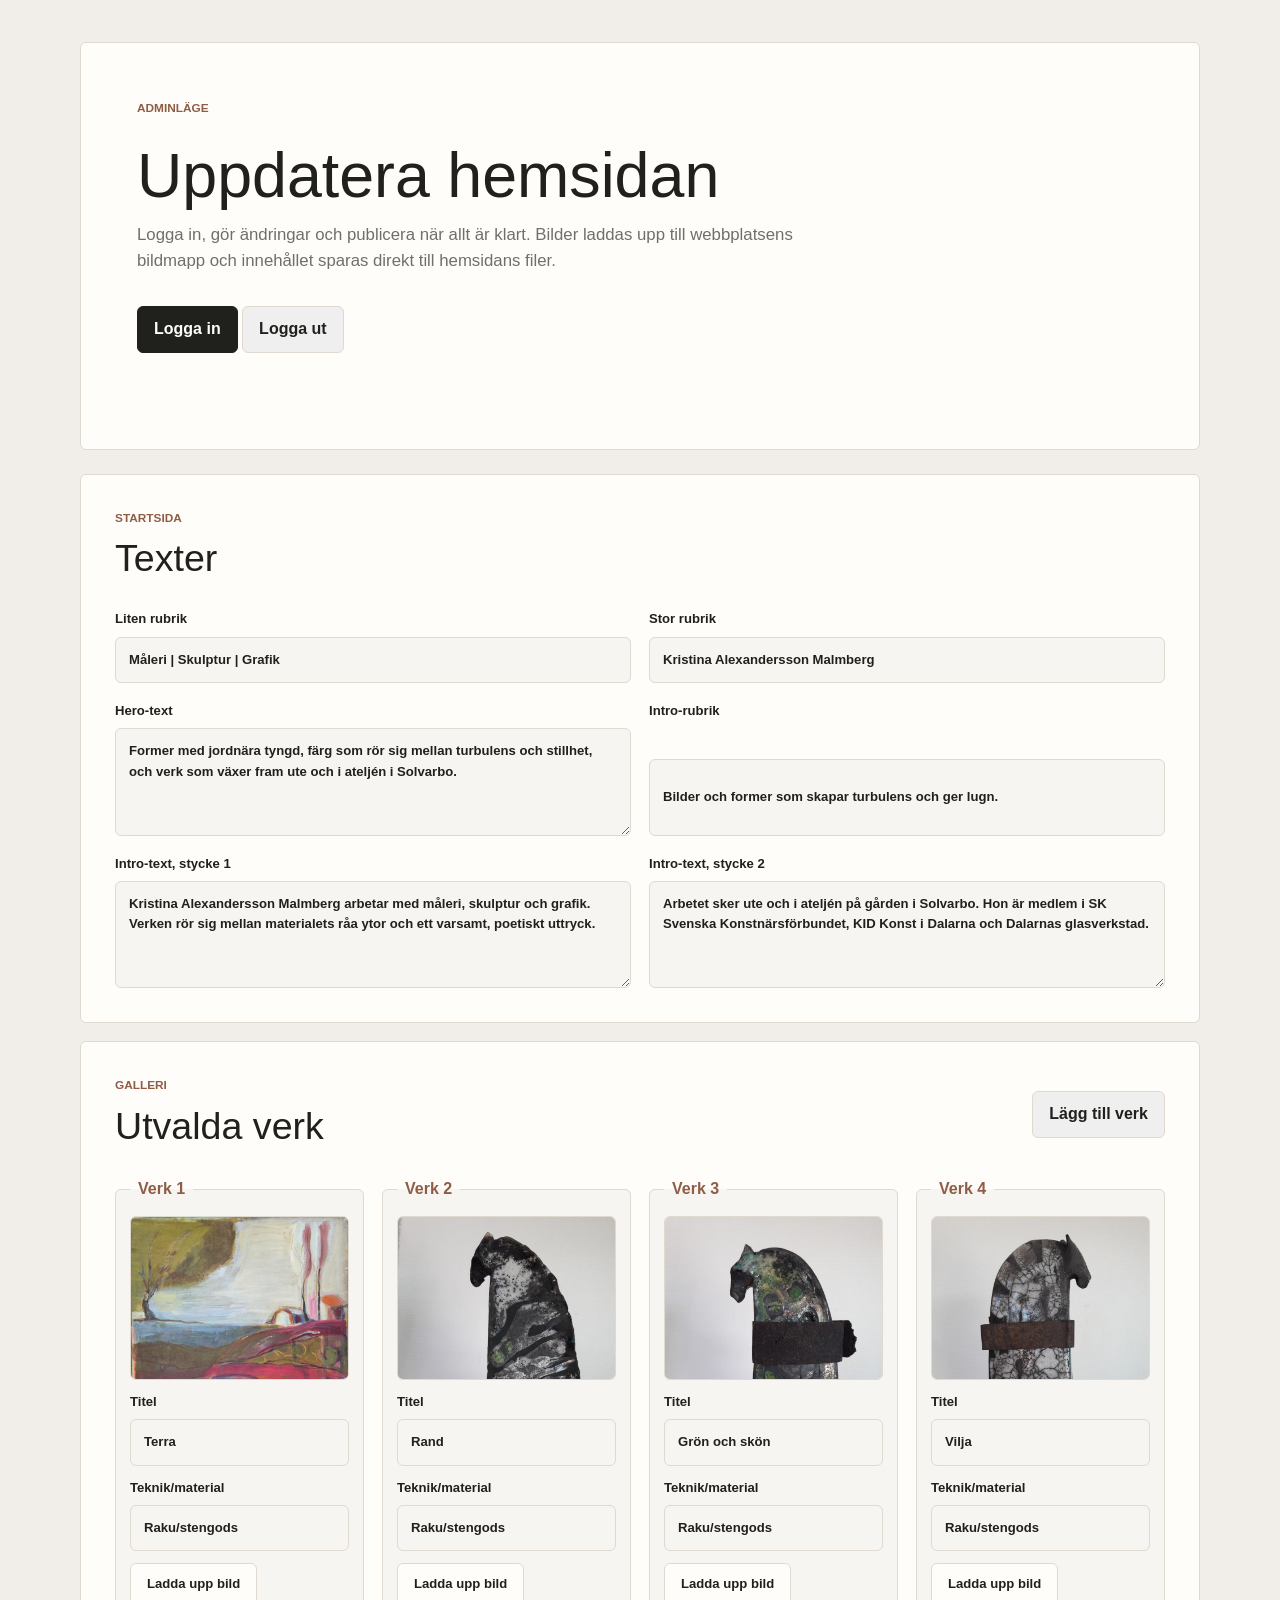
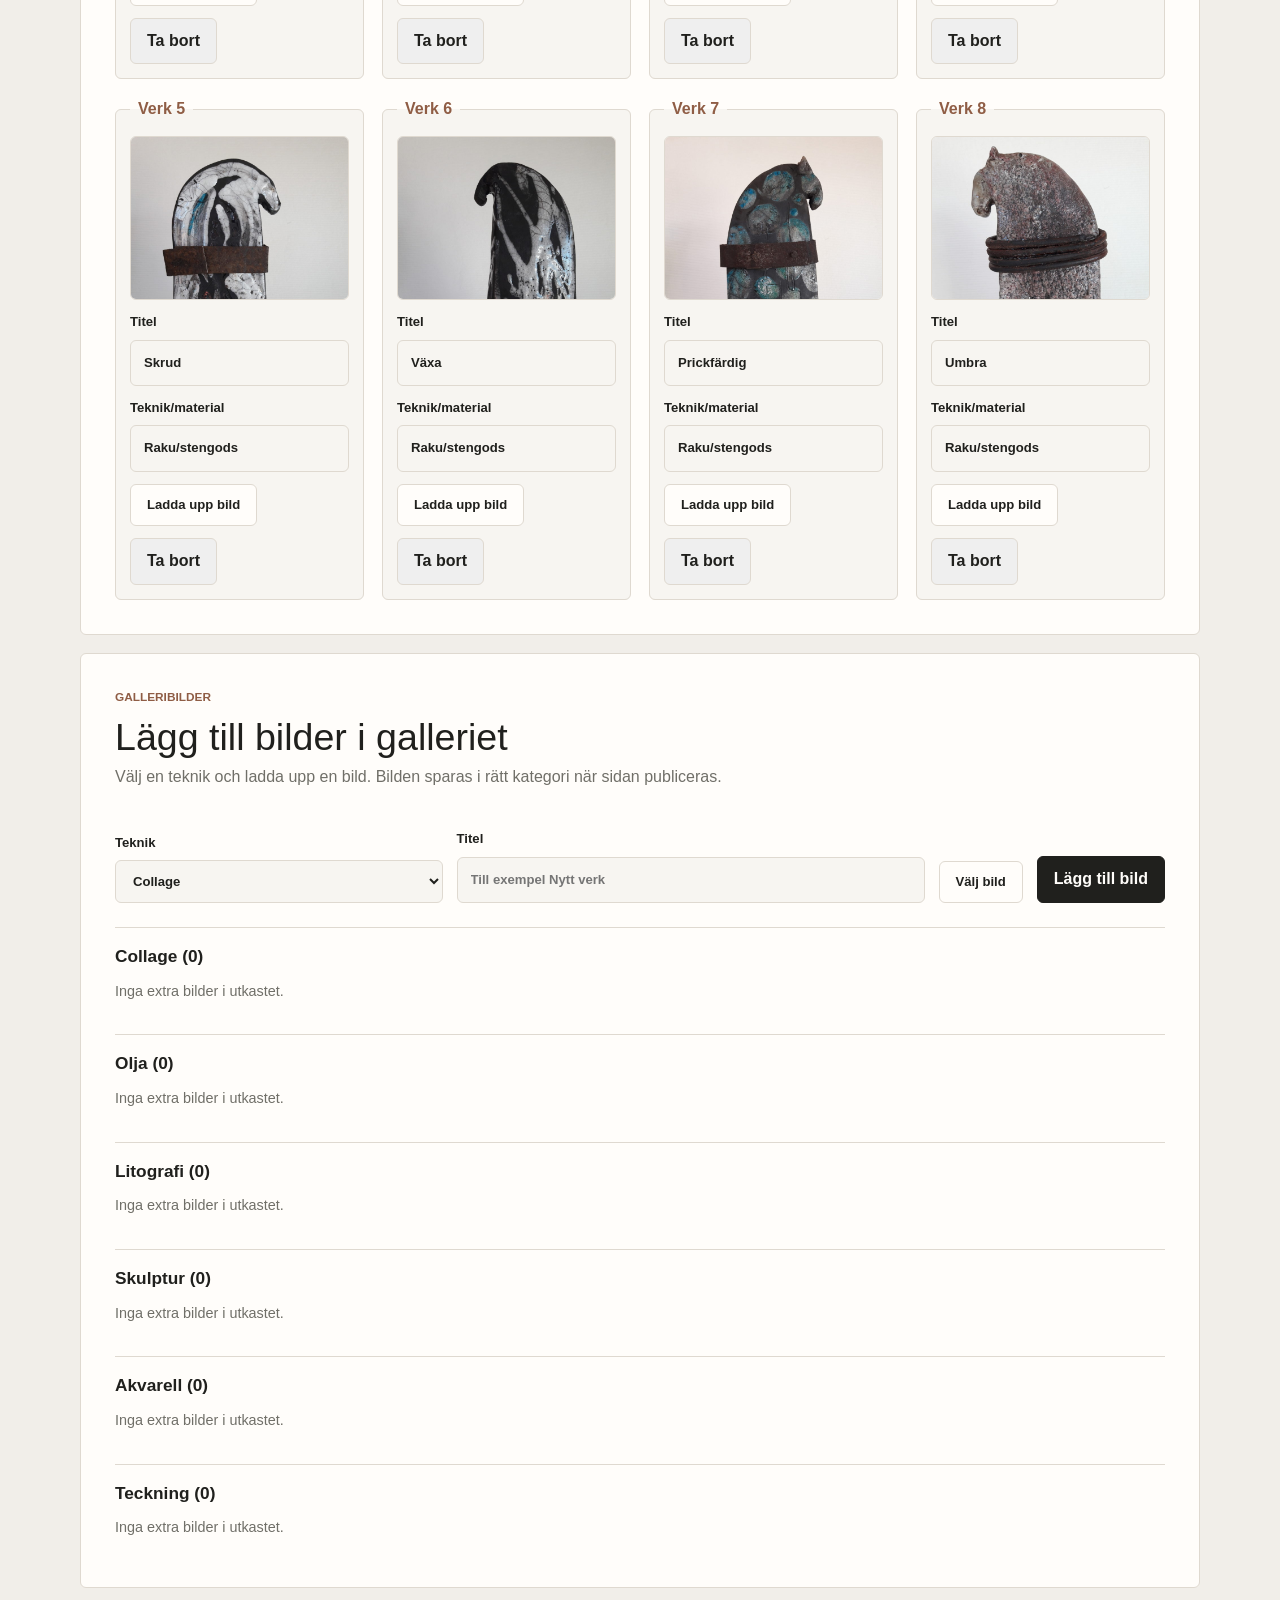
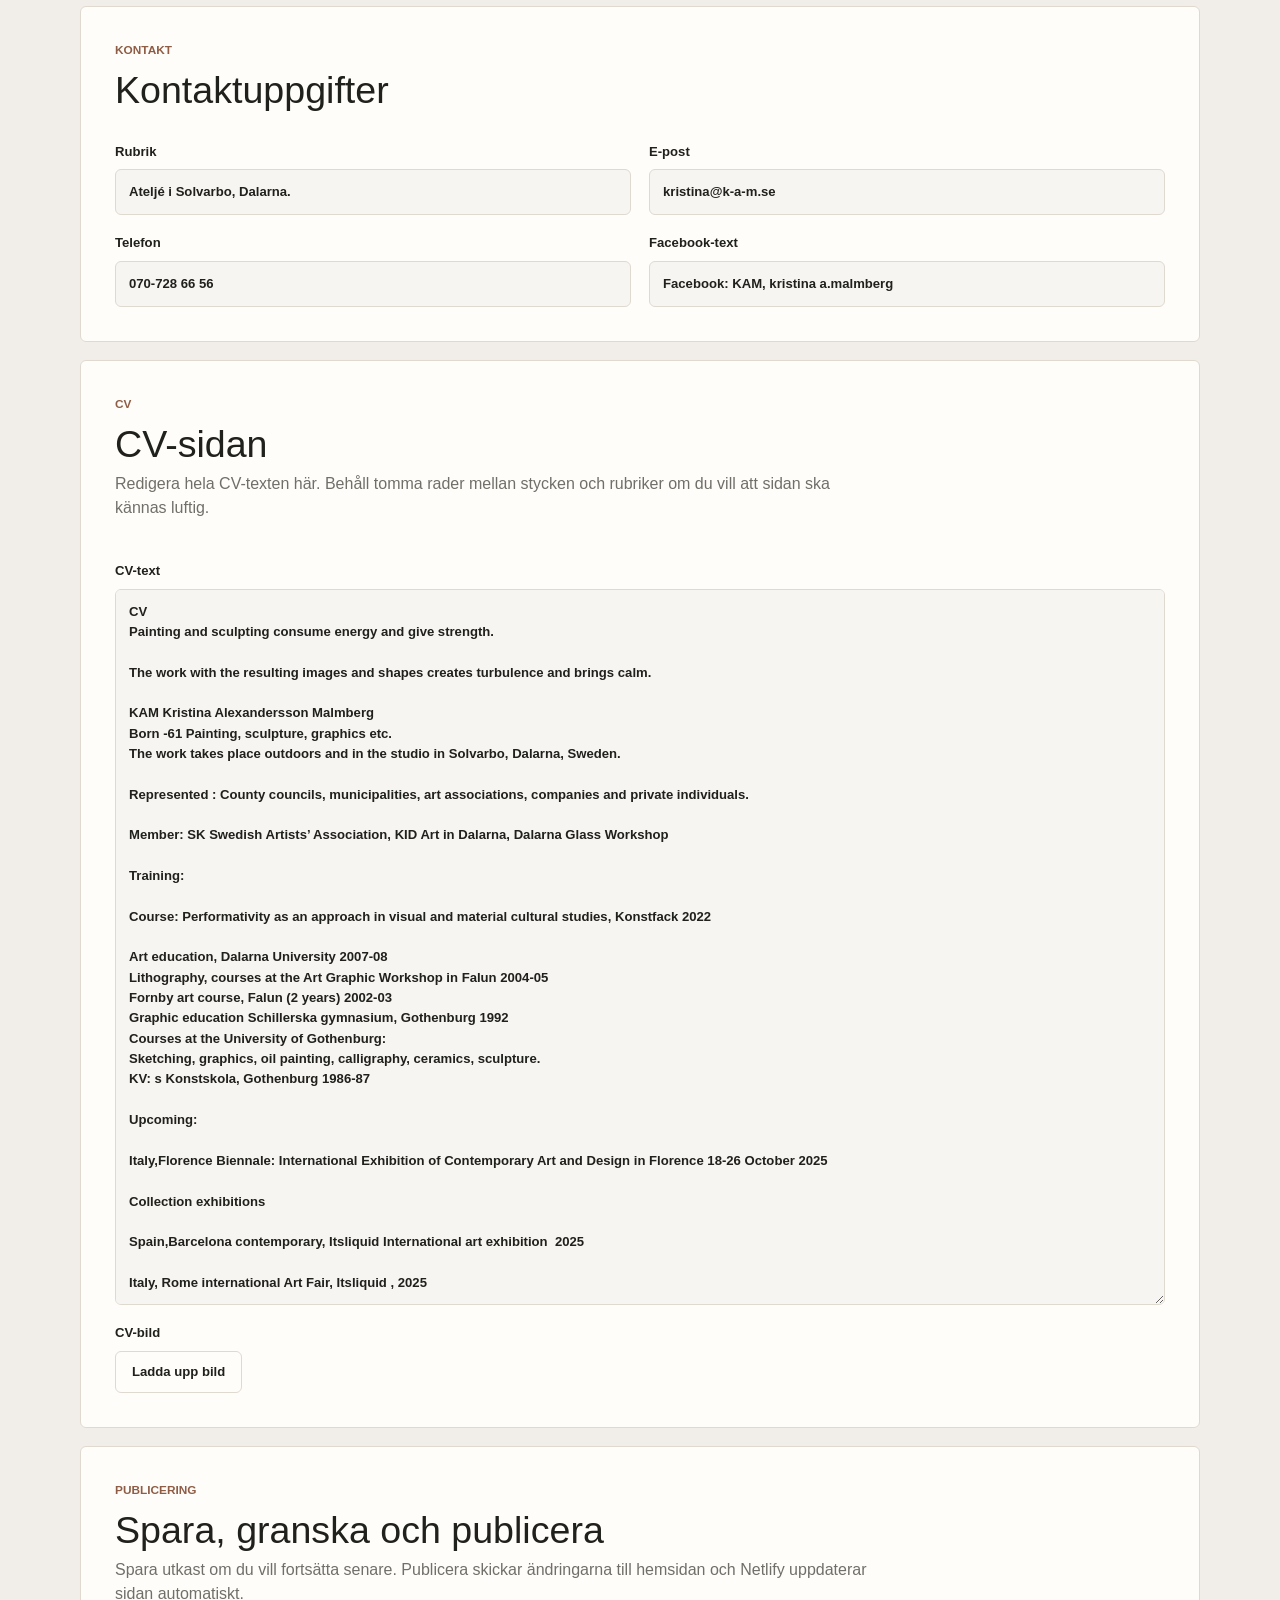
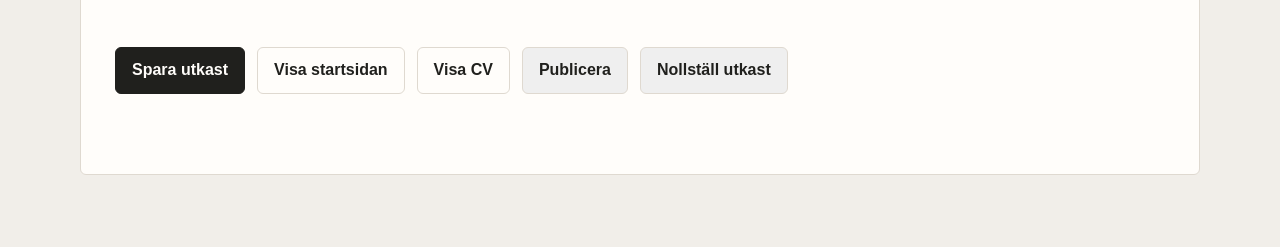
==== commit eacc405b: "Add admin publish status feedback" ====
--- a/admin/index.html
+++ b/admin/index.html
@@ -195,6 +195,7 @@
             </button>
             <button class="button button-secondary admin-reset" type="button">Nollställ utkast</button>
           </div>
+          <p class="admin-status admin-status-bottom" data-admin-status role="status"></p>
           <textarea data-export-output rows="10" readonly></textarea>
         </section>
       </form>
